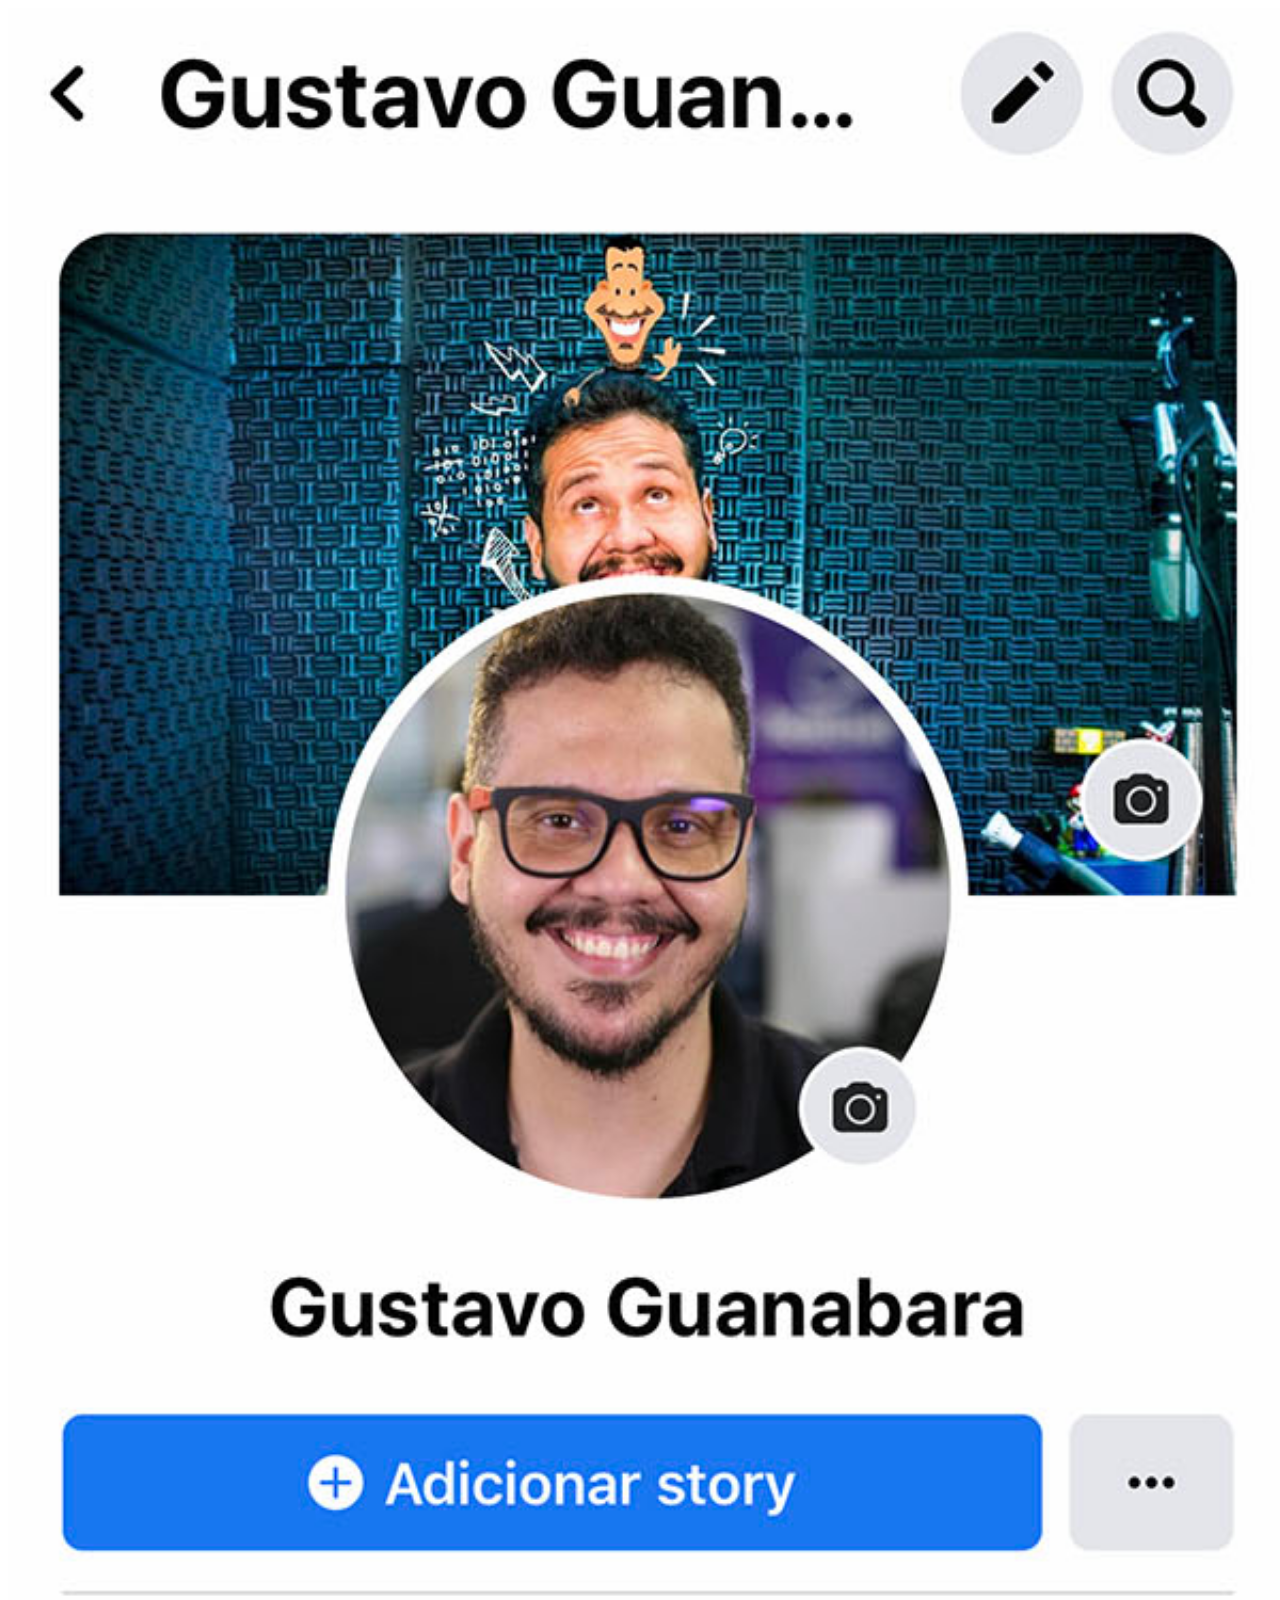
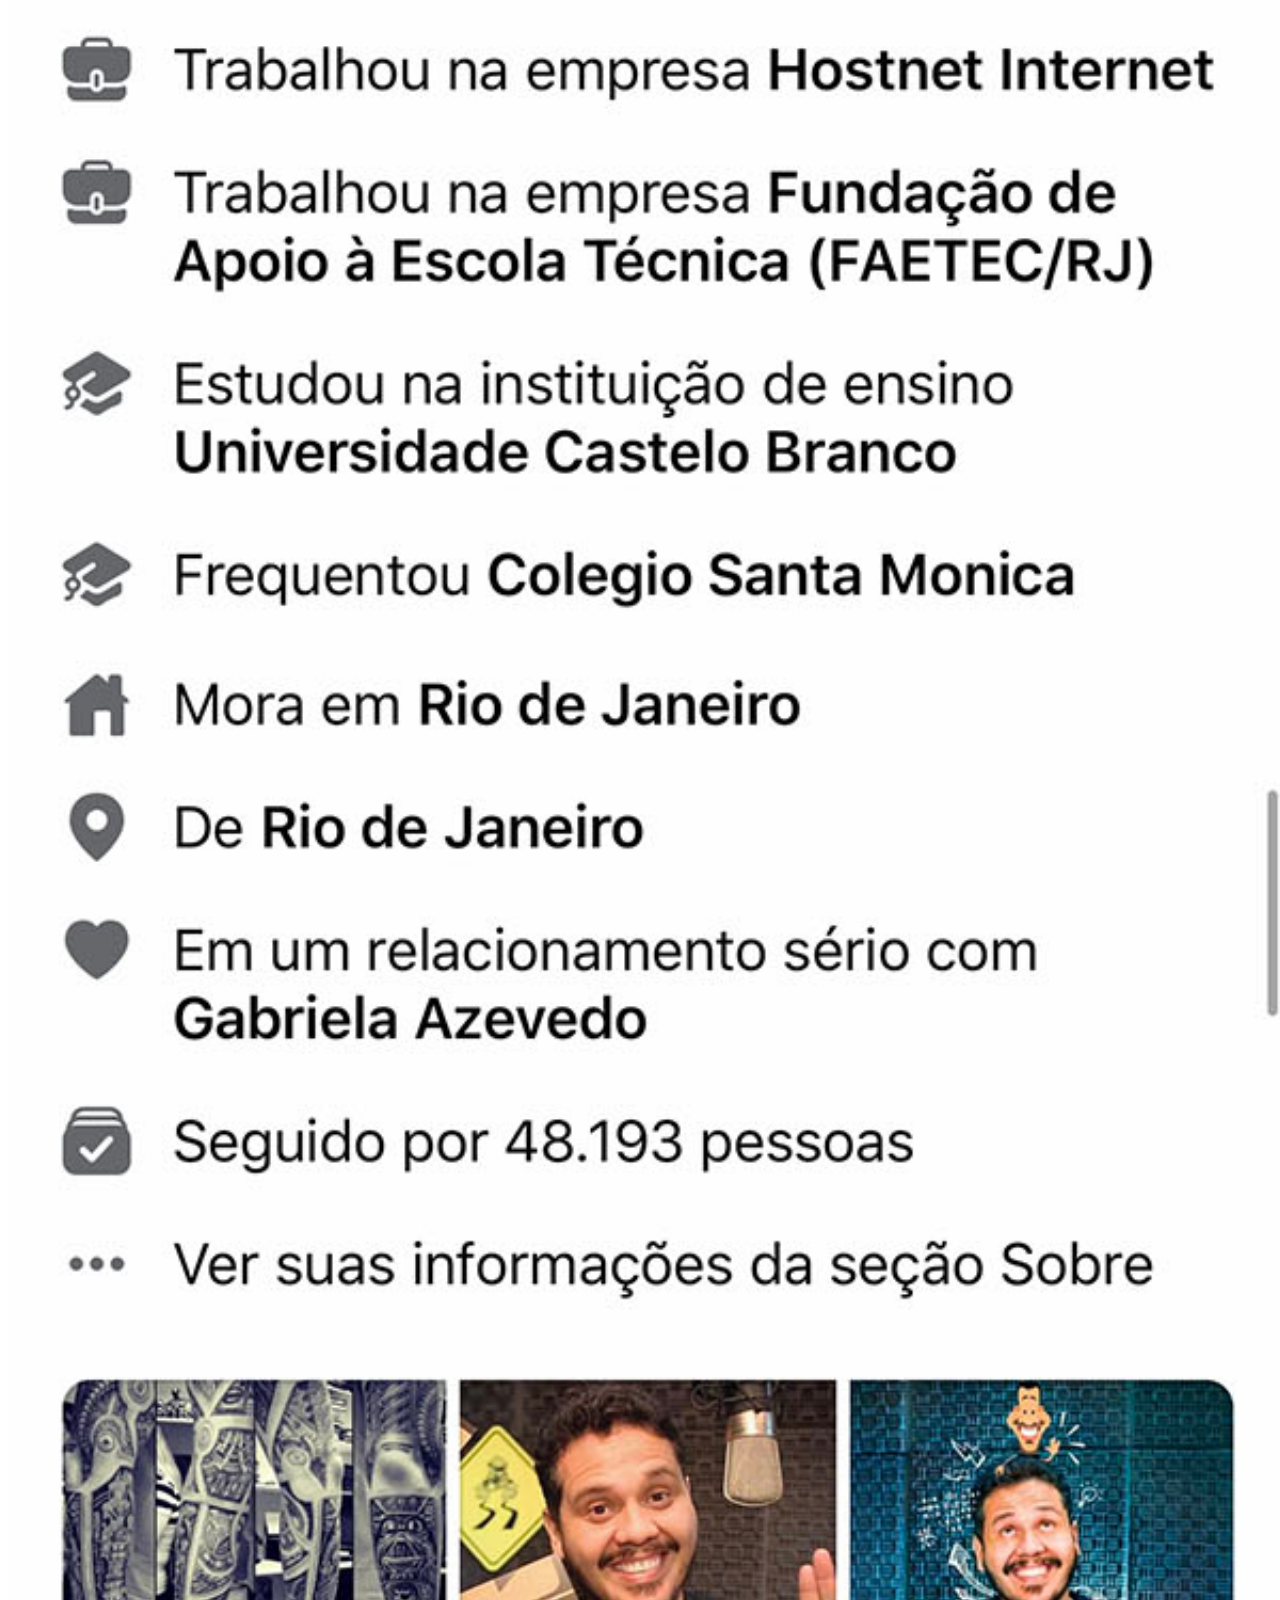
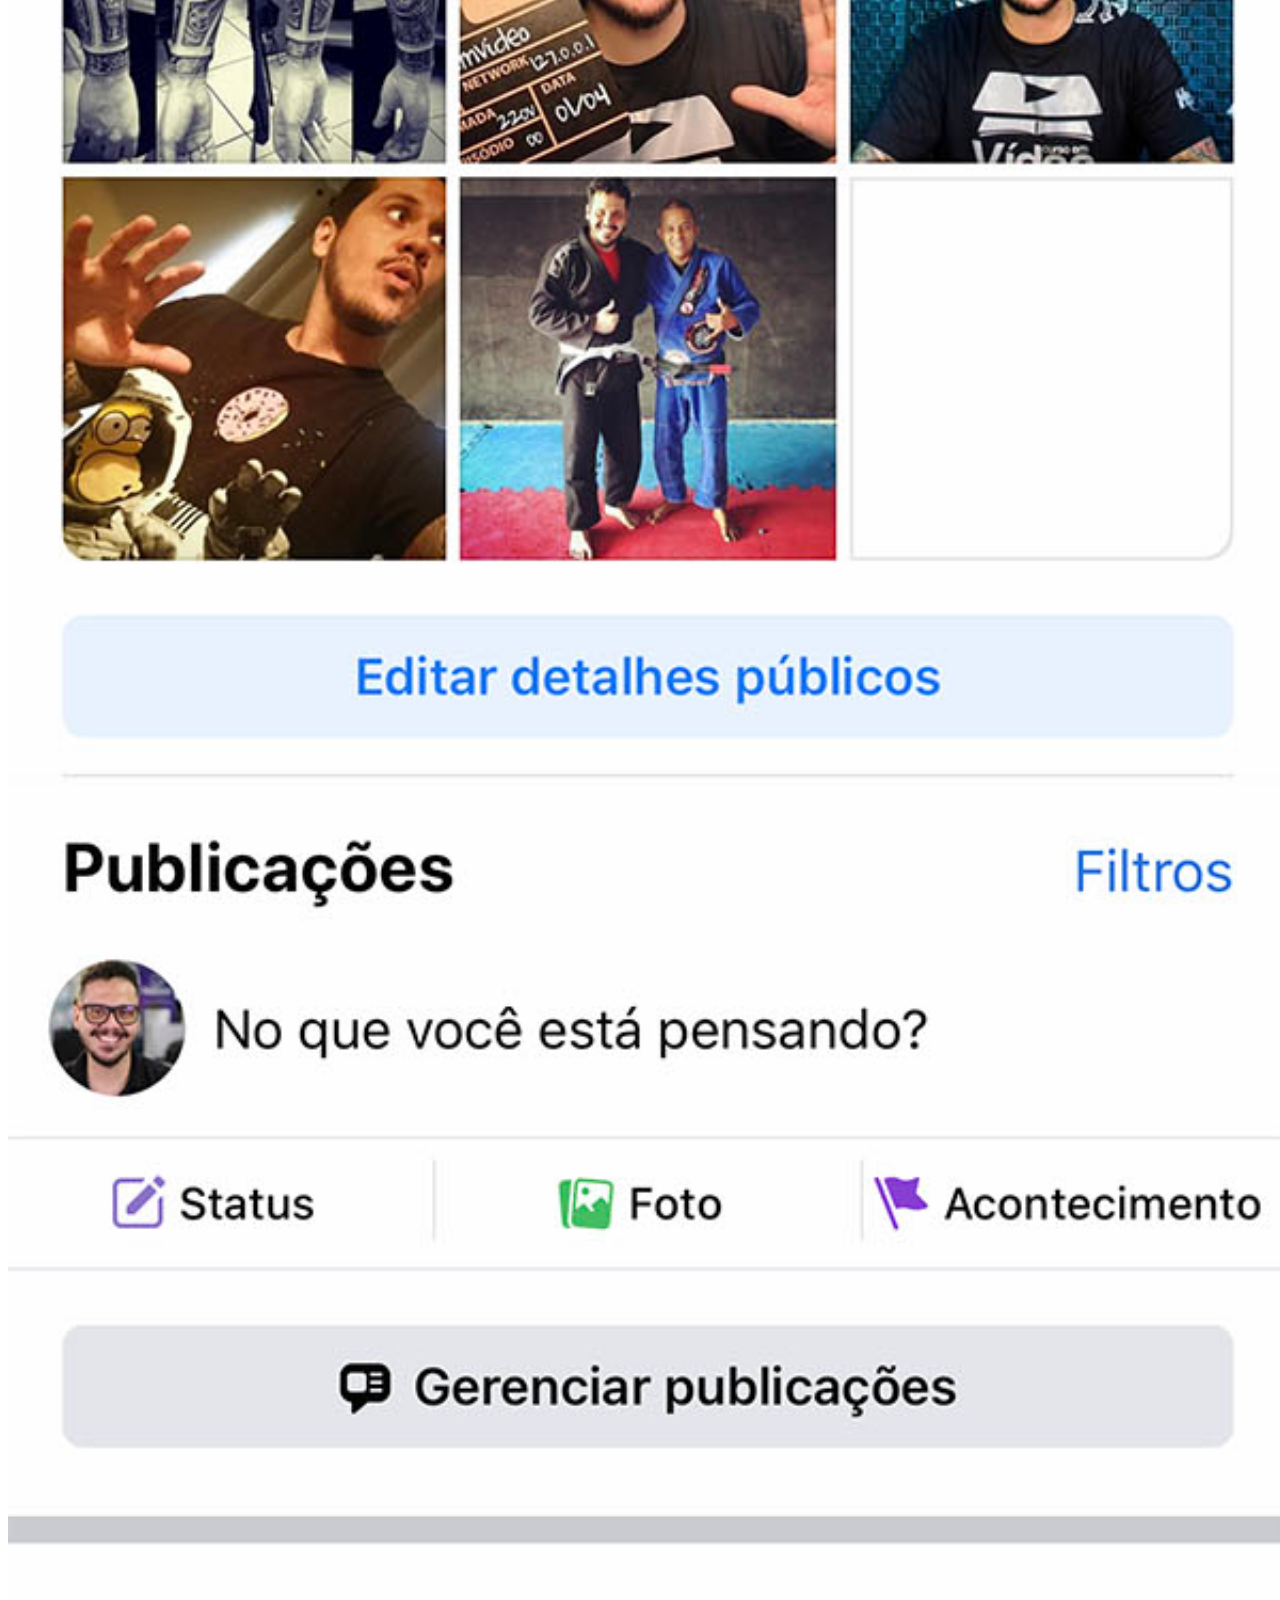
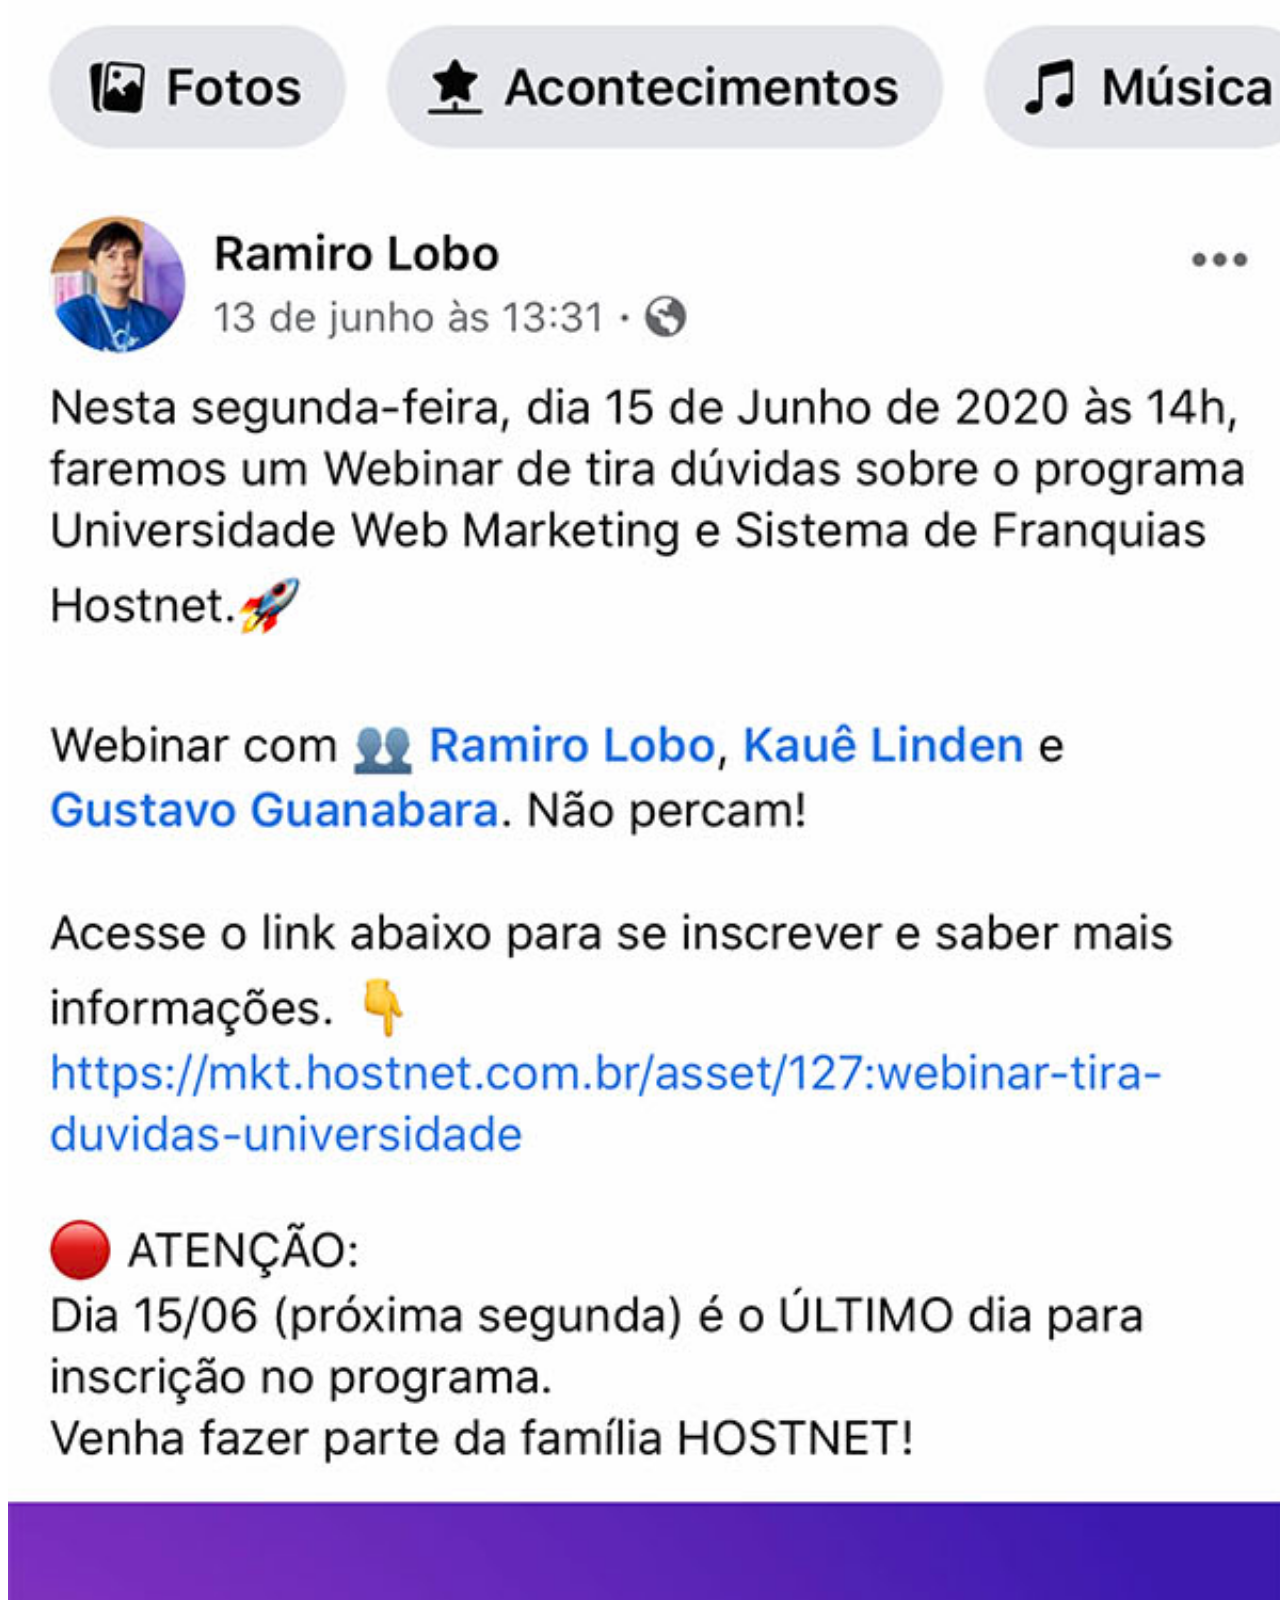
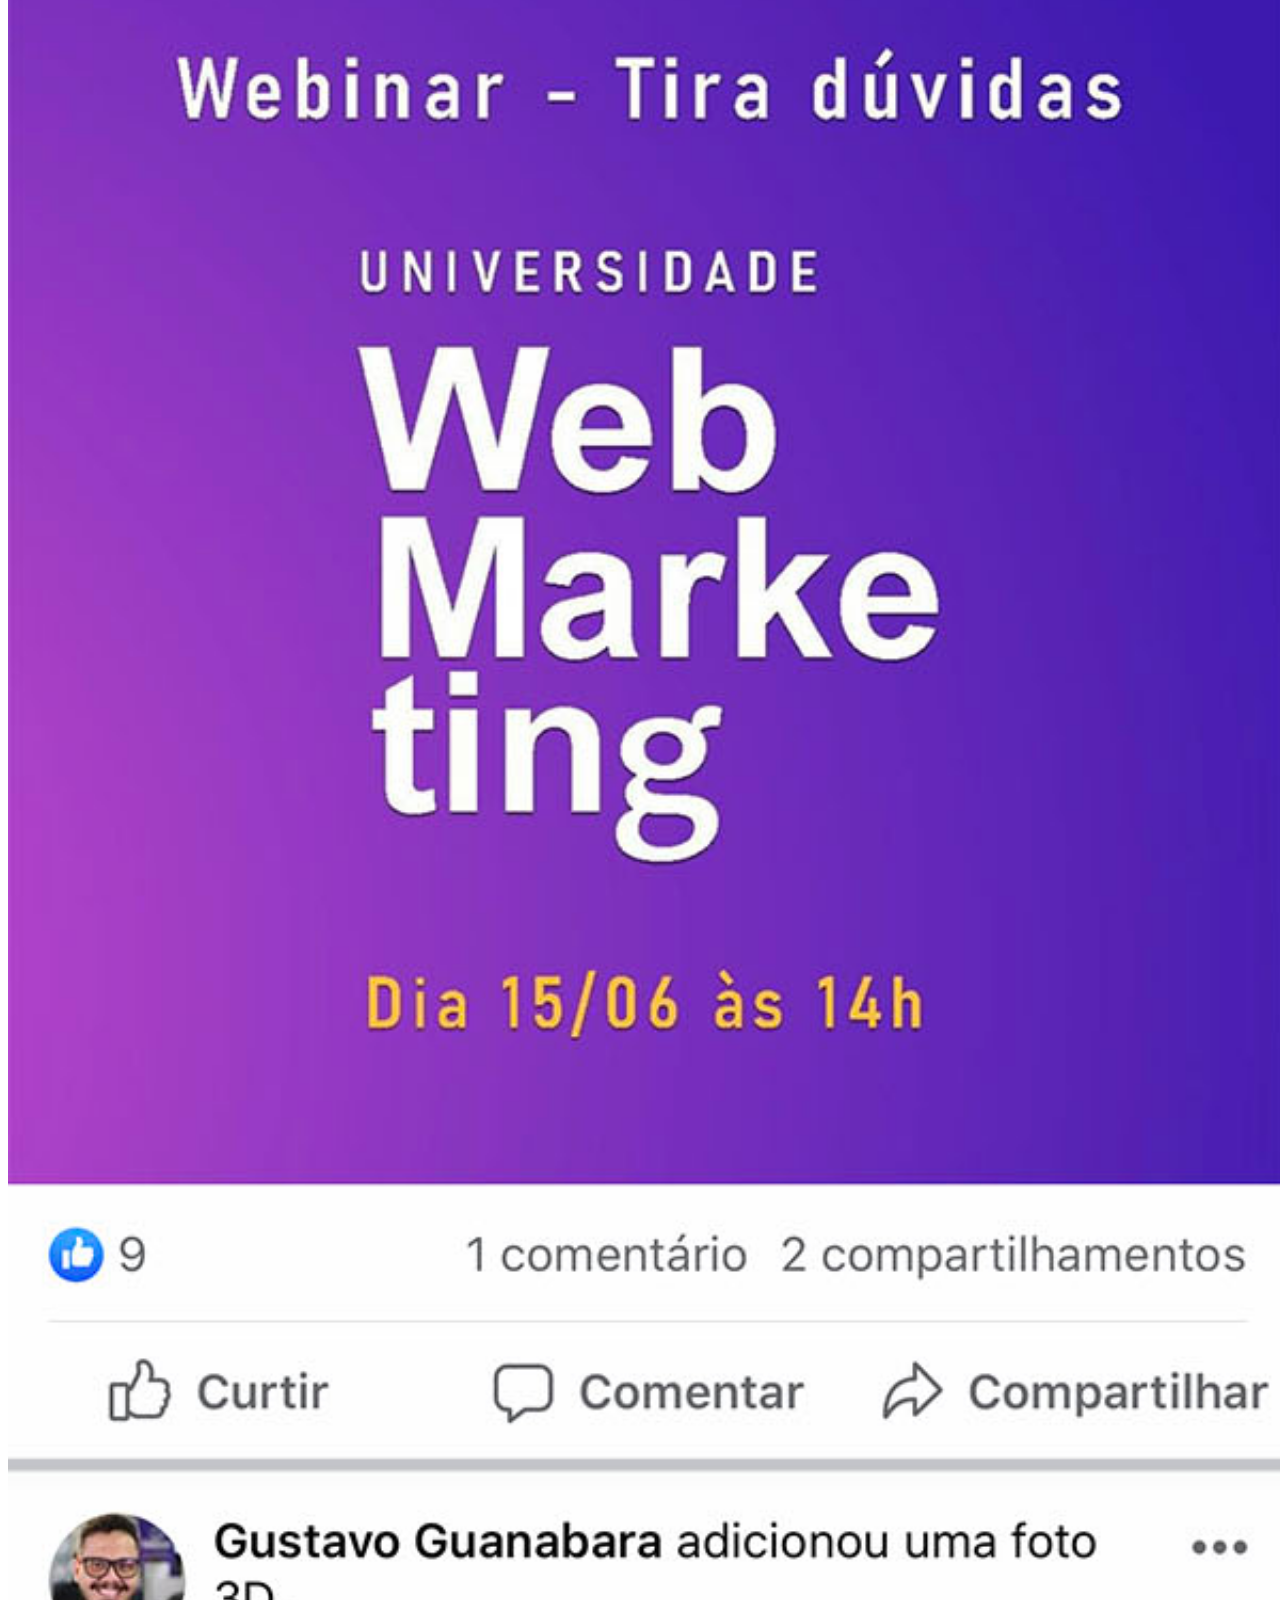
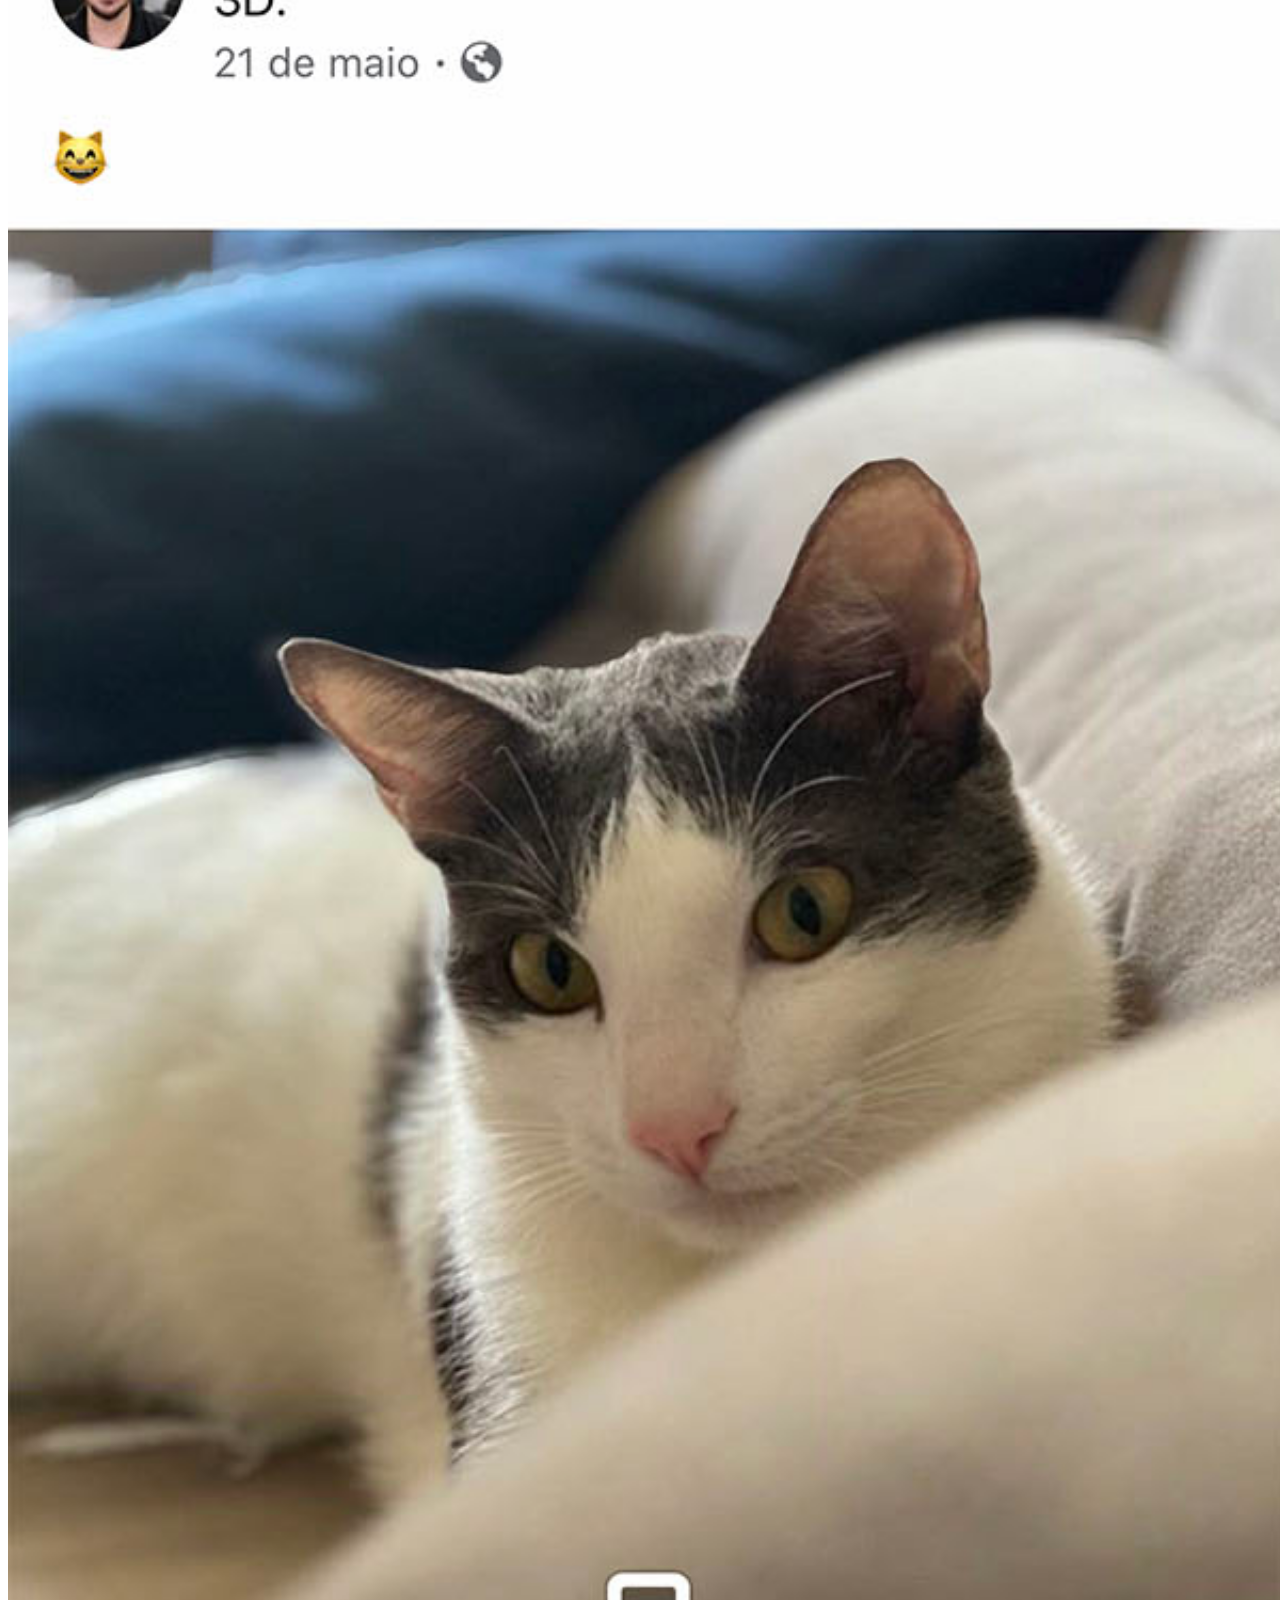
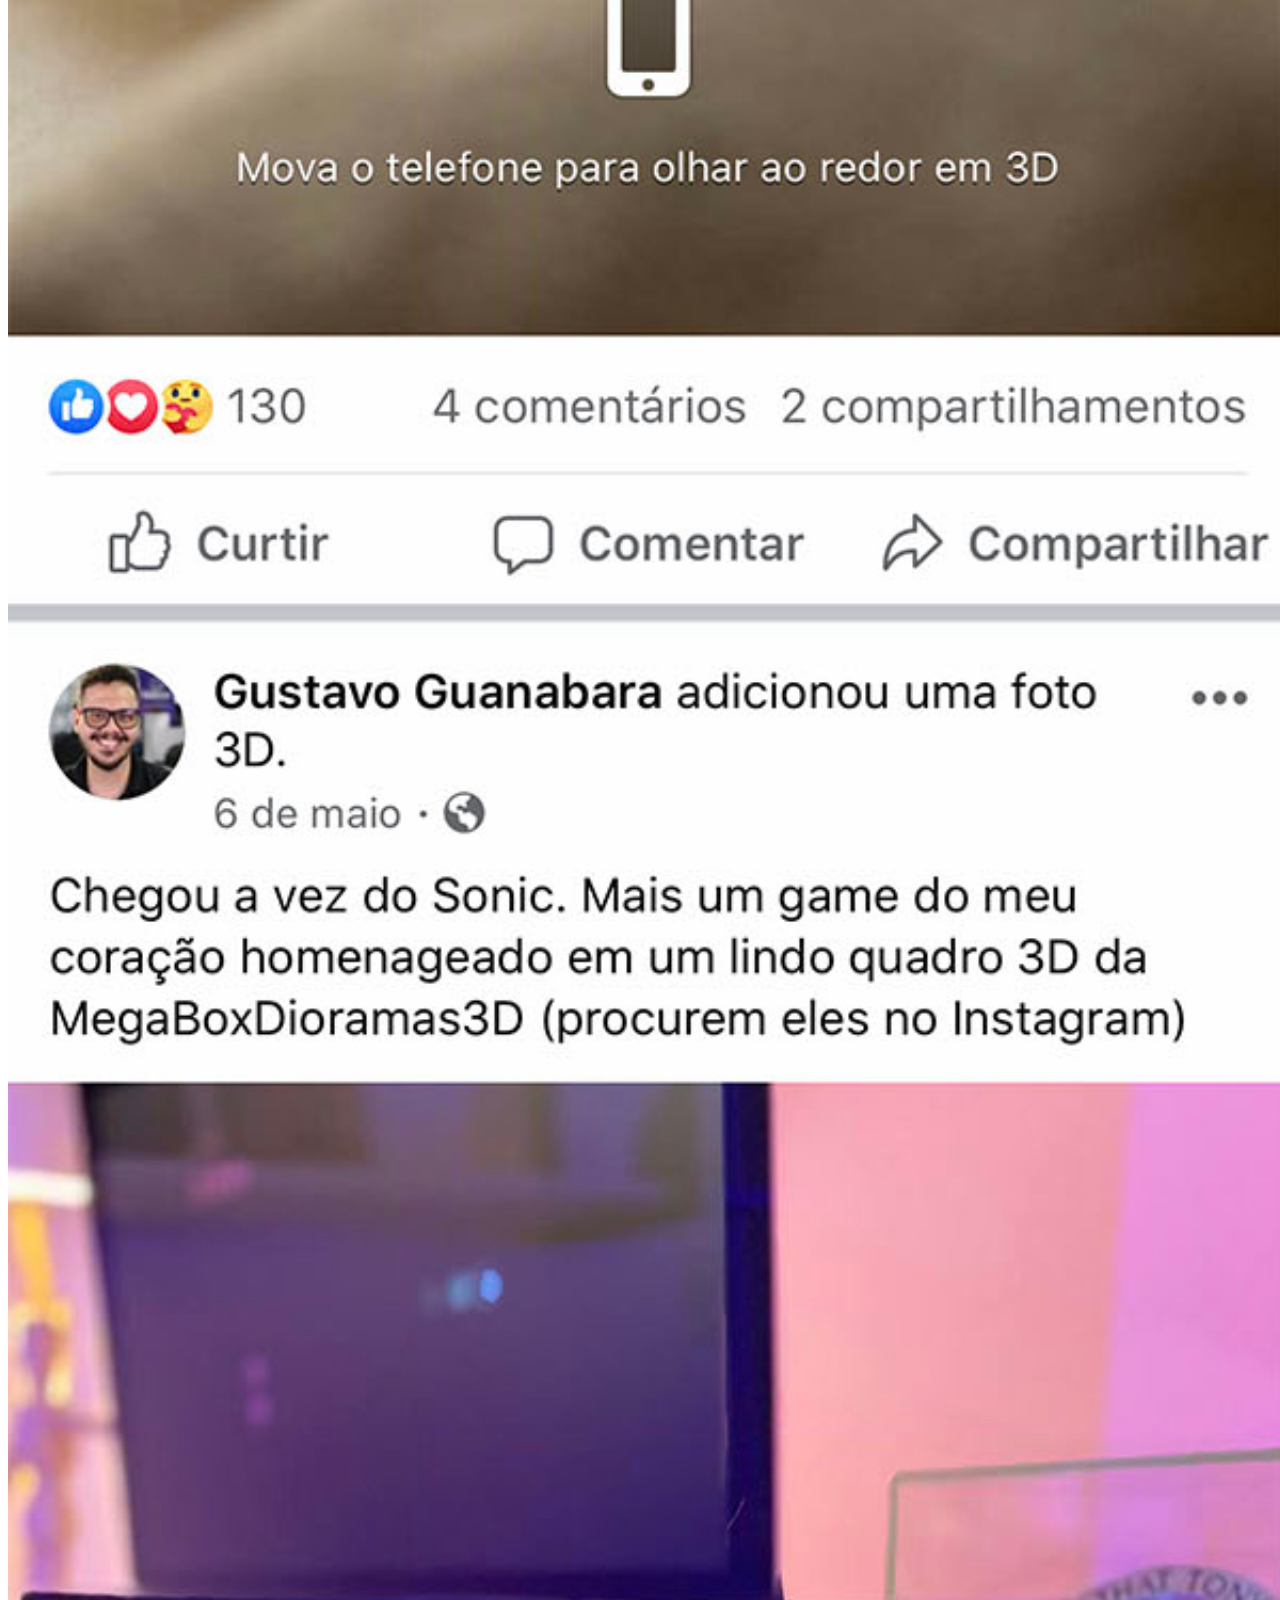
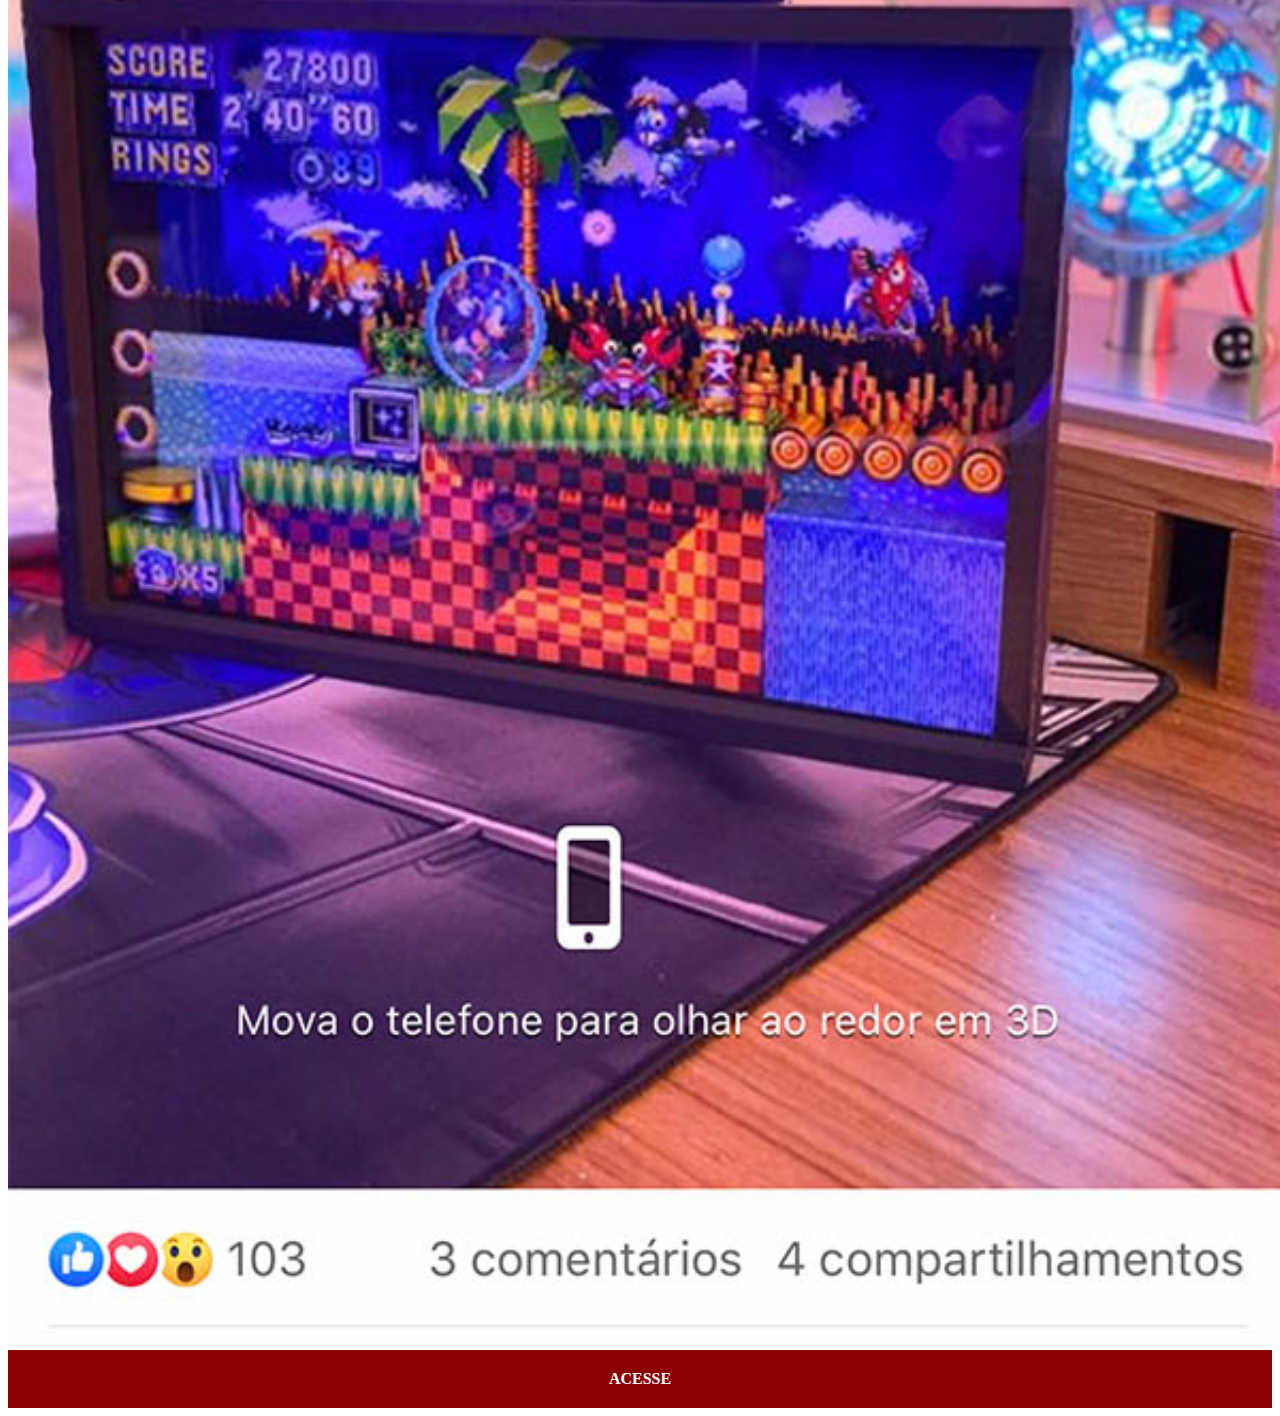
==== facebook.html @ d2ef4498 "alterações html e css" ====
<!DOCTYPE html>
<html lang="pt-br">
<head>
    <meta charset="UTF-8">
    <meta name="viewport" content="width=device-width, initial-scale=1.0">
    <title>Facebook</title>
    <link rel="stylesheet" href="estilos/social.css">
</head>
<body>
    <img src="imagens/tela-facebook.jpg" alt="Facebook">
    <a href="https://www.facebook.com/Osprates/" target="_blank">ACESSE</a>
</body>
</html>
---- estilos/social.css ----
@charset "UTF-8"

* {
    margin: 0px;
    padding: 0px;
    font-family: Arial, Helvetica, sans-serif;
}

 ::-webkit-scrollbar {
    width: 0px;
    height: 0px;
 }

img {
    width: 100vw;
}

a {
    display: block;
    background-color: darkred;
    color: white;
    padding: 20px;
    text-align: center;
    font-weight: bolder;
    text-decoration: none;
}

a:hover {
    background-color: red;
}
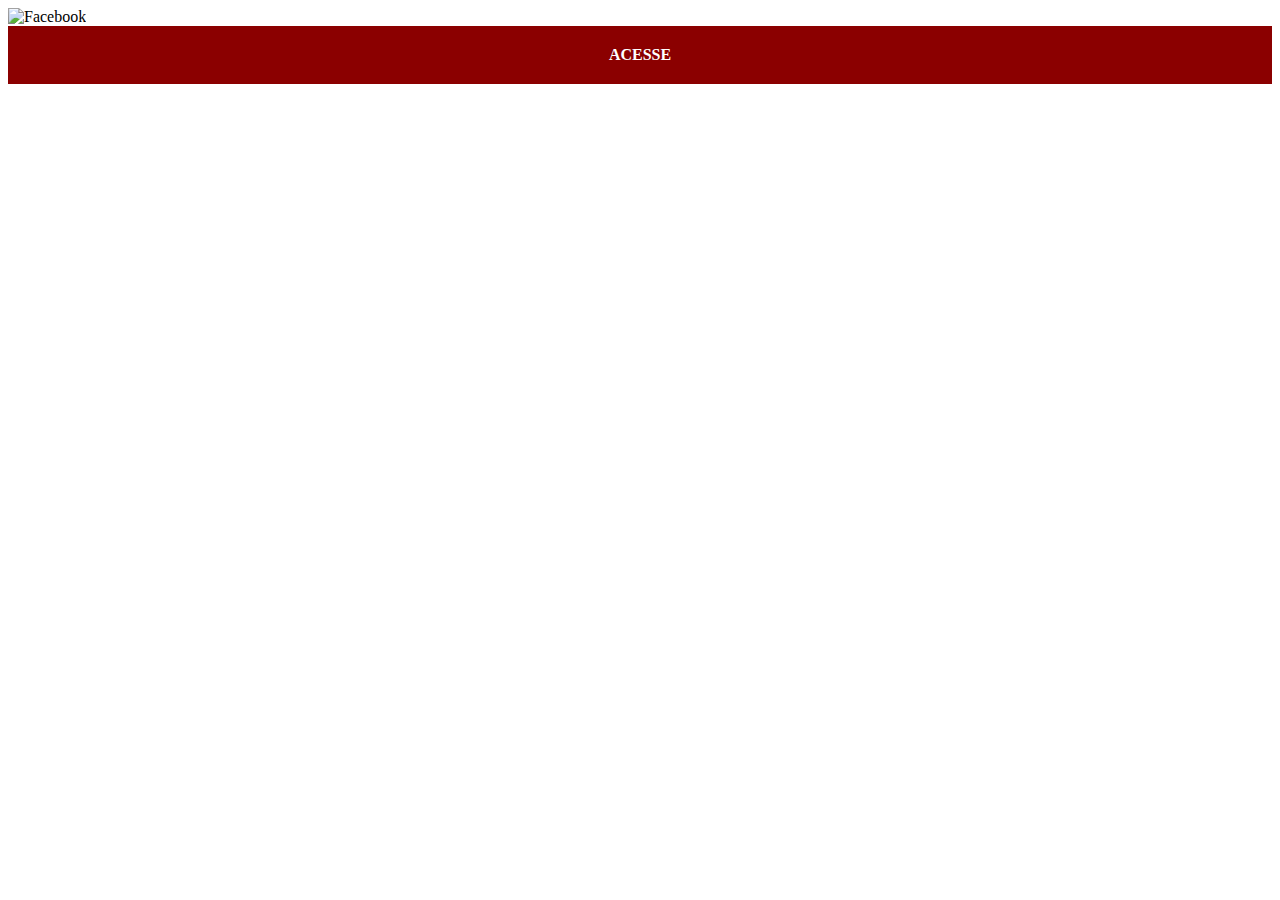
==== commit 7d24b96c: "alteração css" ====
--- a/facebook.html
+++ b/facebook.html
@@ -7,7 +7,7 @@
     <link rel="stylesheet" href="estilos/social.css">
 </head>
 <body>
-    <img src="imagens/tela-facebook.jpg" alt="Facebook">
+    <img src="#" alt="Facebook">
     <a href="https://www.facebook.com/Osprates/" target="_blank">ACESSE</a>
 </body>
 </html>